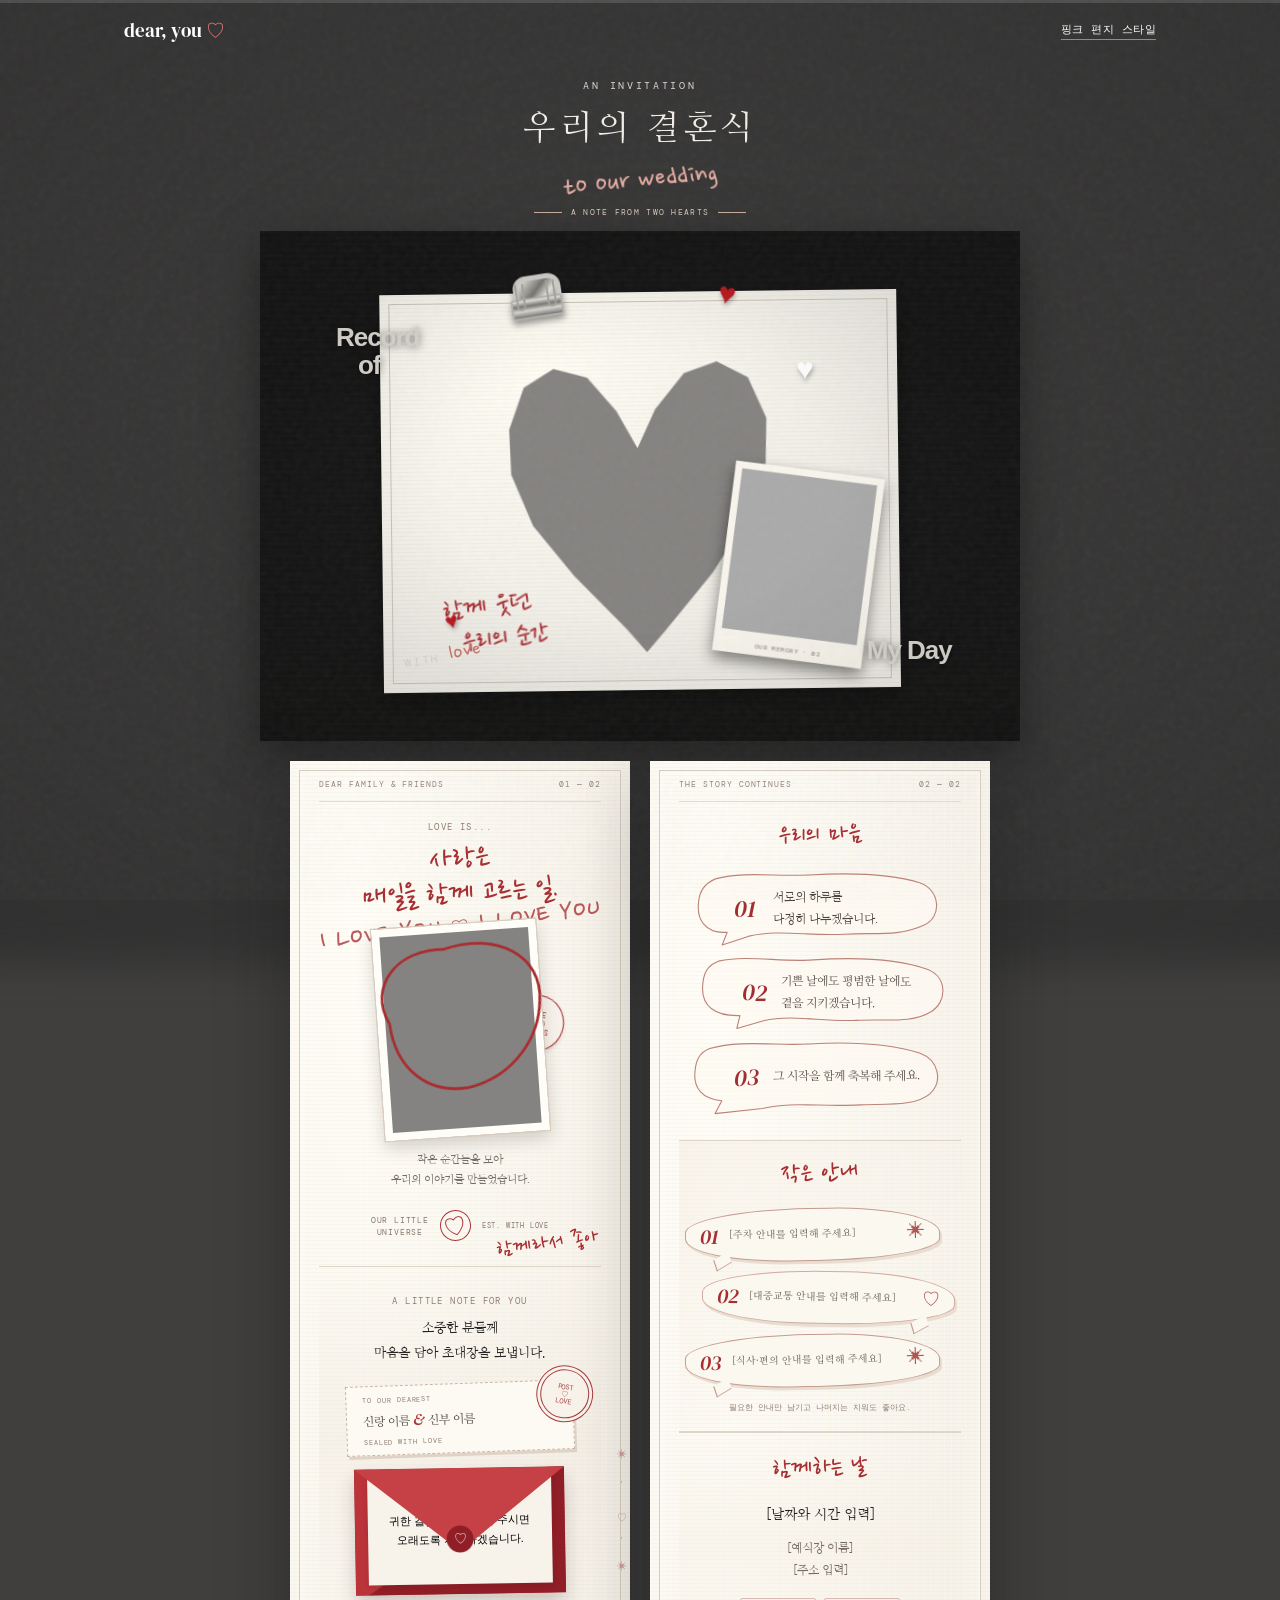
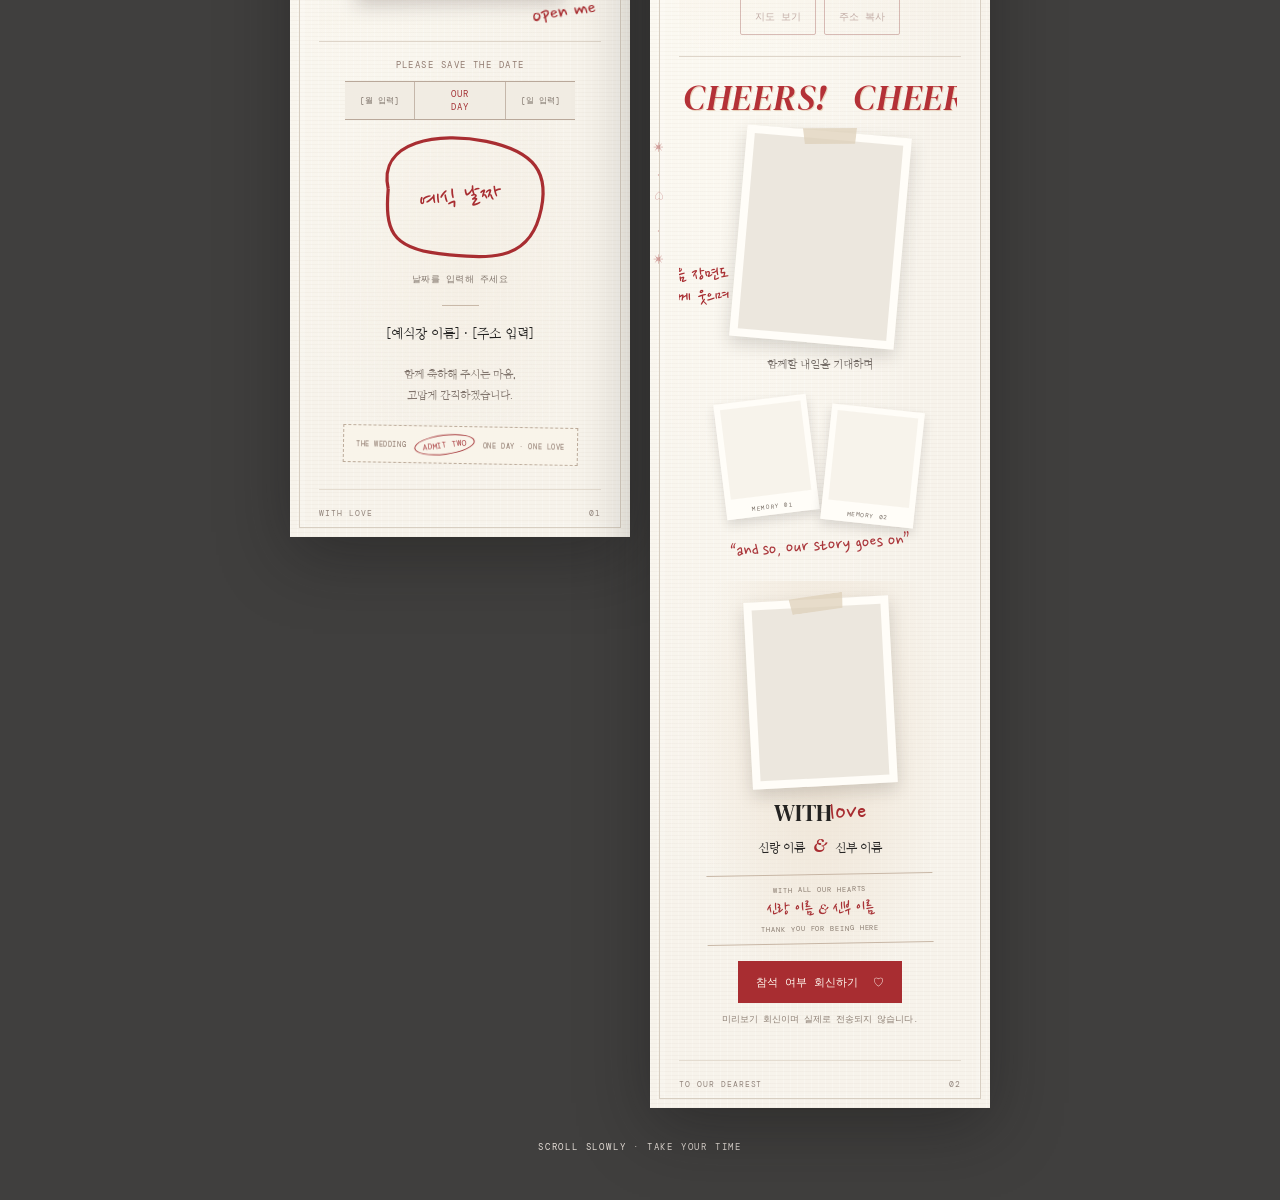
==== editorial.html @ 9deb5bf7 "Add wedding invitation pages" ====
<!doctype html>
<html lang="ko">
<head>
  <meta charset="utf-8">
  <meta name="viewport" content="width=device-width, initial-scale=1, viewport-fit=cover">
  <meta name="theme-color" content="#3f3e3d">
  <meta name="description" content="두 사람의 결혼식에 초대합니다.">
  <title>Our Wedding — Invitation</title>
  <link rel="preconnect" href="https://fonts.googleapis.com">
  <link rel="preconnect" href="https://fonts.gstatic.com" crossorigin>
  <link href="https://fonts.googleapis.com/css2?family=DM+Mono:wght@400;500&family=DM+Serif+Display:ital@0;1&family=Nanum+Myeongjo:wght@400;700;800&family=Nanum+Pen+Script&display=swap" rel="stylesheet">
  <link rel="stylesheet" href="editorial.css">
</head>
<body class="editorial-page">
  <div class="backdrop" aria-hidden="true"></div>
  <div class="grain" aria-hidden="true"></div>
  <div class="progress-line" aria-hidden="true"><span></span></div>
  <header class="editorial-nav">
    <a class="nav-mark" href="index.html">dear, you <span>♡</span></a>
    <a class="return-link" href="index.html">핑크 편지 스타일</a>
  </header>

  <main>
    <div class="masthead">
      <p>AN INVITATION</p>
      <h1>우리의 결혼식</h1>
      <span class="masthead-script">to our wedding</span>
      <span class="masthead-rule"><i></i> A NOTE FROM TWO HEARTS <i></i></span>
    </div>

    <section class="memory-poster" aria-label="두 사람의 사진으로 꾸민 종이 콜라주">
      <span class="poster-word poster-record">Record<br><i>of</i></span>
      <span class="poster-word poster-day">My Day</span>
      <div class="poster-paper">
        <span class="binder-clip" aria-hidden="true"><i></i><b></b></span>
        <span class="paper-heart heart-red" aria-hidden="true">♥</span>
        <span class="paper-heart heart-white" aria-hidden="true">♥</span>
        <button class="heart-photo photo-crop crop-0" type="button" data-photo="0" aria-label="하트 모양 사진 크게 보기"></button>
        <button class="instant-photo photo-crop crop-3" type="button" data-photo="3" aria-label="포토부스 사진 크게 보기"><span>OUR MEMORY · 02</span></button>
        <p class="poster-caption">함께 웃던<br><em>우리의 순간</em></p>
        <span class="paper-heart heart-small" aria-hidden="true">♥</span>
      </div>
      <span class="poster-signature">WITH <i>love</i></span>
    </section>

    <div class="sheets">
      <article class="sheet sheet-left">
        <div class="sheet-topline"><span>DEAR FAMILY & FRIENDS</span><span>01 — 02</span></div>
        <section class="cover-block reveal">
          <p class="micro-label">LOVE IS...</p>
          <h2 class="cover-script">사랑은<br>매일을 함께 고르는 일.</h2>
          <div class="love-wall" aria-hidden="true">I LOVE YOU <span>♡</span> I LOVE YOU</div>
          <div class="cover-photo photo-crop crop-0" role="img" aria-label="두 사람의 포토부스 사진"></div>
          <svg class="red-loop" viewBox="0 0 240 245" aria-hidden="true"><path d="M31 128C12 79 55 39 112 49c68-11 119 29 106 83-8 42-45 86-104 90C63 222 29 185 31 128Z"/></svg>
          <span class="photo-stamp">THE<br> TWO<br> OF US</span>
          <p class="caption">작은 순간들을 모아<br>우리의 이야기를 만들었습니다.</p>
          <span class="hand-note note-a">함께라서 좋아</span>
          <div class="cover-imprint"><span>OUR LITTLE<br>UNIVERSE</span><b>♡</b><span>EST. WITH LOVE</span></div>
        </section>

        <section class="letter-block reveal">
          <p class="micro-label">A LITTLE NOTE FOR YOU</p>
          <p class="letter-intro">소중한 분들께<br>마음을 담아 초대장을 보냅니다.</p>
          <div class="mail-slip"><span>TO OUR DEAREST</span><strong>신랑 이름 <i>&</i> 신부 이름</strong><small>SEALED WITH LOVE</small><b class="postmark">POST<br>♡<br>LOVE</b></div>
          <button class="mini-envelope" type="button" aria-expanded="false" aria-label="작은 편지 봉투 열기">
            <span class="mini-letter">귀한 걸음으로 함께해 주시면<br>오래도록 기억하겠습니다.</span>
            <span class="mini-flap"></span><span class="mini-seal">♡</span>
          </button>
          <span class="hand-note note-b">open me</span>
        </section>

        <section class="calendar-block reveal">
          <p class="micro-label">PLEASE SAVE THE DATE</p>
          <div class="calendar-strip"><span>[월 입력]</span><b>OUR<br>DAY</b><span>[일 입력]</span></div>
          <div class="date-stamp-wrap"><svg class="date-stamp" viewBox="0 0 190 130" aria-hidden="true"><path d="M28 61C18 16 76 8 119 17s61 28 49 70-48 39-93 34S25 98 28 61Z"/></svg><p class="date-placeholder">예식 날짜</p></div>
          <p class="date-helper">날짜를 입력해 주세요</p>
          <div class="calendar-rule"></div>
          <p class="venue-placeholder">[예식 장소와 주소를 입력해 주세요]</p>
          <p class="calendar-note">함께 축하해 주시는 마음,<br>고맙게 간직하겠습니다.</p>
          <div class="ceremony-ticket"><span>THE WEDDING</span><b>ADMIT TWO</b><span>ONE DAY · ONE LOVE</span></div>
        </section>
        <div class="sheet-footer"><span>WITH LOVE</span><span>01</span></div>
      </article>

      <article class="sheet sheet-right">
        <div class="sheet-topline"><span>THE STORY CONTINUES</span><span>02 — 02</span></div>
        <section class="story-block reveal">
          <p class="script-heading">우리의 마음</p>
          <div class="story-note"><span class="story-number">01</span><p>서로의 하루를<br>다정히 나누겠습니다.</p><svg viewBox="0 0 260 80" aria-hidden="true"><path d="M24 10C55 2 84 8 119 6c36-2 80-2 112 8 21 7 23 35 4 43-26 12-51 7-80 9-37 2-66-5-97 2L31 77l5-13C14 66 5 51 7 34c1-12 6-19 17-24Z"/></svg></div>
          <div class="story-note"><span class="story-number">02</span><p>기쁜 날에도 평범한 날에도<br>곁을 지키겠습니다.</p><svg viewBox="0 0 260 80" aria-hidden="true"><path d="M23 9c31-7 62 1 96-2 42-3 85-2 116 9 20 8 20 33 3 43-19 12-47 7-75 9-36 2-64-6-94 1L42 77l3-13C19 65 7 54 7 37 7 21 12 13 23 9Z"/></svg></div>
          <div class="story-note"><span class="story-number">03</span><p>그 시작을 함께 축복해 주세요.</p><svg viewBox="0 0 260 80" aria-hidden="true"><path d="M22 11c33-9 67-2 101-4 39-2 81 0 112 10 19 7 23 29 10 41-15 13-44 10-71 11-40 2-69-4-99 3L27 77l7-13C14 62 5 51 7 34 8 22 12 15 22 11Z"/></svg></div>
        </section>

        <section class="guest-notes reveal">
          <p class="script-heading">작은 안내</p>
          <div class="note-bubble"><b>01</b><span>[주차 안내를 입력해 주세요]</span><i>✳</i></div>
          <div class="note-bubble bubble-right"><b>02</b><span>[대중교통 안내를 입력해 주세요]</span><i>♡</i></div>
          <div class="note-bubble"><b>03</b><span>[식사·편의 안내를 입력해 주세요]</span><i>✳</i></div>
          <p class="bubble-footnote">필요한 안내만 남기고 나머지는 지워도 좋아요.</p>
        </section>

        <section class="details-block reveal">
          <p class="script-heading">함께하는 날</p>
          <p class="detail-date">[날짜와 시간 입력]</p>
          <p class="detail-place">[예식장 이름]<br>[주소 입력]</p>
          <div class="detail-actions"><a class="outline-button map-link" href="#" target="_blank" rel="noreferrer" aria-disabled="true">지도 보기</a><button class="outline-button copy-address" type="button" disabled>주소 복사</button></div>
        </section>

        <section class="cheers-block reveal">
          <div class="marquee" aria-hidden="true"><div class="marquee-track">CHEERS! &nbsp; CHEERS! &nbsp; CHEERS! &nbsp; CHEERS! &nbsp; CHEERS! &nbsp;</div></div>
          <button class="photo-tile photo-crop crop-3" type="button" data-photo="3" aria-label="사진 크게 보기"><span class="photo-tape"></span><span class="cheers-note">우리의 다음 장면도<br>함께 웃으며</span></button>
          <p class="caption">함께할 내일을 기대하며</p>
          <div class="snapshot-row"><button class="snapshot photo-crop crop-0" type="button" data-photo="0" aria-label="사진 크게 보기"><span>MEMORY 01</span></button><button class="snapshot tilt photo-crop crop-1" type="button" data-photo="1" aria-label="사진 크게 보기"><span>MEMORY 02</span></button></div>
          <p class="scribble-quote">“and so, our story goes on”</p>
        </section>

        <section class="portrait-block reveal">
          <button class="photo-tile portrait-photo photo-crop crop-2" type="button" data-photo="2" aria-label="사진 크게 보기"><span class="photo-tape"></span></button>
          <p class="with-love">WITH <em>love</em></p>
          <p class="names">신랑 이름 <i>&</i> 신부 이름</p>
          <div class="contact-card"><span>WITH ALL OUR HEARTS</span><i>신랑 이름 <b>&</b> 신부 이름</i><span>THANK YOU FOR BEING HERE</span></div>
          <button class="reply-button" type="button" id="rsvp-open">참석 여부 회신하기 <span>♡</span></button>
          <p class="demo-note">미리보기 회신이며 실제로 전송되지 않습니다.</p>
        </section>
        <div class="sheet-footer"><span>TO OUR DEAREST</span><span>02</span></div>
      </article>
    </div>

    <p class="bottom-note">SCROLL SLOWLY · TAKE YOUR TIME</p>
  </main>

  <dialog class="rsvp-dialog" aria-labelledby="rsvp-title">
    <form method="dialog" class="dialog-paper"><button class="dialog-close" aria-label="닫기">×</button><p class="micro-label">A LITTLE REPLY</p><h2 id="rsvp-title">참석 여부를 알려주세요</h2><label>성함<input name="guest" autocomplete="name" placeholder="이름을 입력해 주세요"></label><fieldset><legend>참석 여부</legend><label class="radio-label"><input type="radio" name="attending" value="참석" checked> 참석할게요</label><label class="radio-label"><input type="radio" name="attending" value="불참"> 마음만 함께할게요</label></fieldset><label>전하고 싶은 말<textarea name="note" rows="3" placeholder="축하 인사를 남겨주세요 (선택)"></textarea></label><button class="reply-button submit-button" value="submit">미리보기 회신 확인</button><p class="demo-note">작성한 내용은 저장되거나 전송되지 않습니다.</p></form>
  </dialog>
  <dialog class="lightbox" aria-label="사진 크게 보기"><button class="lightbox-close" aria-label="사진 닫기">×</button><div class="lightbox-photo photo-crop" aria-hidden="true"></div><p class="lightbox-caption"></p></dialog>
  <div class="toast" role="status" aria-live="polite"></div>
  <script src="editorial.js"></script>
</body>
</html>
---- editorial.css ----
:root{--ink:#242322;--red:#a82d31;--paper:#f7f3eb;--muted:#7f7771;--mono:"DM Mono",monospace;--serif:"Nanum Myeongjo",Georgia,serif;--script:"Nanum Pen Script","DM Serif Display",cursive;--display:"DM Serif Display",Georgia,serif}*{box-sizing:border-box}html{scroll-behavior:smooth}body{margin:0;min-height:100vh;background:#403f3e;color:var(--ink);font-family:var(--serif);font-size:15px;line-height:1.9;overflow-x:hidden}.backdrop{position:fixed;inset:-24px;z-index:0;background:linear-gradient(#34333277,#34333280),url("assets/couple-booth.png") center 35%/cover;filter:blur(18px) grayscale(.9);transform:scale(1.08)}.backdrop:after{content:"";position:absolute;inset:0;background:radial-gradient(ellipse at center,transparent 10%,#2d2c2caa 100%)}.grain{position:fixed;inset:0;z-index:20;pointer-events:none;opacity:.2;background-image:url("data:image/svg+xml,%3Csvg viewBox='0 0 180 180' xmlns='http://www.w3.org/2000/svg'%3E%3Cfilter id='n'%3E%3CfeTurbulence type='fractalNoise' baseFrequency='.72' numOctaves='3' stitchTiles='stitch'/%3E%3C/filter%3E%3Crect width='100%25' height='100%25' filter='url(%23n)' opacity='.23'/%3E%3C/svg%3E")}.progress-line{position:fixed;left:0;right:0;top:0;height:3px;z-index:30;background:#fff2}.progress-line span{display:block;width:0;height:100%;background:#bd4446;transform-origin:left}.editorial-nav{height:61px;max-width:1080px;margin:0 auto;padding:0 24px;display:flex;align-items:center;justify-content:space-between;color:#fff}.nav-mark,.return-link{text-decoration:none;color:#fff}.nav-mark{font:19px var(--display)}.nav-mark span{color:#df7773}.return-link{font:11px var(--mono);letter-spacing:.04em;border-bottom:1px solid #ffffff70;padding-bottom:2px}.masthead{text-align:center;color:#f2eee8;padding:18px 20px 27px}.masthead>p{font:10px var(--mono);letter-spacing:.27em;margin:0 0 5px;color:#ded8d2}.masthead h1{font-size:clamp(23px,4vw,34px);font-weight:400;letter-spacing:.14em;margin:0;animation:title-in .8s both}.masthead-script{display:inline-block;font:30px var(--script);color:#e3aaa1;transform:rotate(-5deg);animation:script-in .9s .25s both}.sheets{display:grid;grid-template-columns:repeat(2,minmax(0,340px));gap:34px;justify-content:center;align-items:start;padding:0 20px 32px}.sheet{position:relative;overflow:hidden;background-color:var(--paper);background-image:repeating-linear-gradient(0deg,rgba(119,93,74,.026) 0 1px,transparent 1px 5px),radial-gradient(ellipse at 20% 10%,#fffdf6 0,transparent 65%);padding:22px 29px 26px;box-shadow:0 18px 65px #15141366;min-height:1200px}.sheet:before{content:"";position:absolute;inset:10px;border:1px solid #d7cec1;pointer-events:none}.sheet-left{animation:sheet-in .85s cubic-bezier(.2,.75,.25,1) both}.sheet-right{animation:sheet-in .85s .18s cubic-bezier(.2,.75,.25,1) both}.sheet-topline,.sheet-footer{display:flex;justify-content:space-between;color:#92857c;font:8px var(--mono);letter-spacing:.12em;position:relative;z-index:1}.sheet-topline{padding-bottom:19px;border-bottom:1px solid #e4dcd0}.cover-block{text-align:center;padding:28px 7px 44px;position:relative}.micro-label{color:#917b70;font:9px var(--mono);letter-spacing:.16em;margin:0 0 10px}.cover-script{font:29px/1.05 var(--script);color:var(--red);font-weight:400;transform:rotate(-3deg);margin:0 0 12px}.photo-crop{background-image:url("assets/couple-booth.png");background-repeat:no-repeat;background-size:220% 241%;background-color:#858381;background-blend-mode:luminosity}.crop-0{background-position:7% 11%}.crop-1{background-position:93% 11%}.crop-2{background-position:7% 91%}.crop-3{background-position:93% 91%}.cover-photo{width:150px;aspect-ratio:4/5.15;margin:0 auto 13px;border:6px solid #fffdf8;box-shadow:0 5px 12px #34302b28;transform:rotate(-4deg);animation:photo-float 5s ease-in-out infinite}.red-loop{position:absolute;width:180px;height:185px;top:97px;left:50%;transform:translateX(-50%) rotate(-10deg);pointer-events:none}.red-loop path{fill:none;stroke:#a82d31;stroke-width:3.4;stroke-linecap:round;stroke-dasharray:600;stroke-dashoffset:600;animation:draw-line 1.5s 1.2s ease forwards}.photo-stamp{position:absolute;right:23px;top:188px;width:48px;height:51px;border:1px solid var(--red);border-radius:50%;display:grid;place-items:center;color:var(--red);font:8px/1.1 var(--mono);transform:rotate(11deg);background:#f7f3ebd9;animation:stamp-pop .6s 1s cubic-bezier(.2,1.7,.4,1) both}.caption{text-align:center;font-size:11px;color:#766e68;line-height:1.8;margin:11px 0 0}.hand-note{position:absolute;font:22px var(--script);color:var(--red);transform:rotate(-8deg)}.note-a{right:8px;bottom:16px}.letter-block{position:relative;text-align:center;padding:25px 6px 39px;border-top:1px solid #ded5c9}.letter-intro{font-size:13px;line-height:1.9;margin:0 0 16px}.mini-envelope{width:186px;height:111px;margin:auto;position:relative;display:block;border:0;background:#a72b31;box-shadow:0 9px 15px #29161624;cursor:pointer;overflow:visible}.mini-envelope:before{content:"";position:absolute;inset:0;background:linear-gradient(145deg,transparent 49%,#8f1e26 50%),linear-gradient(215deg,transparent 49%,#bb343a 50%);clip-path:polygon(0 0,100% 0,100% 100%,0 100%)}.mini-letter{position:absolute;z-index:1;inset:8px 13px 10px;background:#f7f3eb;display:grid;place-items:center;font-size:10px;line-height:1.7;transition:transform .75s cubic-bezier(.2,.75,.2,1);box-shadow:0 1px 5px #321a1825}.mini-flap{position:absolute;z-index:3;inset:0;background:#c54146;clip-path:polygon(0 0,100% 0,50% 66%);transform-origin:top;transition:transform .7s cubic-bezier(.2,.75,.2,1)}.mini-seal{position:absolute;z-index:4;left:50%;top:56%;transform:translate(-50%,-50%);width:27px;height:27px;border-radius:50%;display:grid;place-items:center;color:#f8ded3;background:#8f1e26;font-size:13px;transition:opacity .3s}.mini-envelope.is-open .mini-flap{transform:rotateX(180deg);z-index:0}.mini-envelope.is-open .mini-letter{transform:translateY(-42px)}.mini-envelope.is-open .mini-seal{opacity:0}.note-b{right:11px;bottom:15px}.calendar-block{text-align:center;padding:26px 8px 34px;border-top:1px solid #ded5c9;position:relative}.date-stamp-wrap{position:relative;width:190px;margin:1px auto 0}.date-placeholder{font:23px var(--script);color:var(--red);margin:0;position:absolute;inset:50% auto auto 50%;transform:translate(-50%,-50%) rotate(-6deg);white-space:nowrap}.date-stamp{width:100%;overflow:visible}.date-stamp path{fill:none;stroke:#a82d31;stroke-width:3;stroke-dasharray:510;stroke-dashoffset:510;animation:draw-line 1.6s .5s ease forwards}.date-helper{font-size:11px;color:#82766d;margin:-3px 0 0}.calendar-rule{width:37px;border-top:1px solid #c9b9a9;margin:20px auto}.venue-placeholder{font-size:13px;line-height:1.8;margin:0 auto;max-width:210px}.calendar-note{margin-top:19px;font-size:11px;color:#81756d;line-height:1.9}.sheet-footer{padding-top:18px;border-top:1px solid #e4dcd0}.story-block{padding:25px 5px 32px}.script-heading{font:28px var(--script);text-align:center;color:var(--red);margin:0 0 15px;transform:rotate(-2deg)}.story-note{position:relative;min-height:91px;padding:13px 19px 15px 44px;margin:0 0 8px}.story-number{position:absolute;left:3px;top:9px;font:italic 22px var(--display);color:var(--red)}.story-note p{font-size:12px;line-height:1.8;margin:0;position:relative;z-index:1}.story-note svg{position:absolute;inset:0;width:100%;height:100%;overflow:visible}.story-note svg path{fill:none;stroke:#b97a72;stroke-width:1.5;stroke-dasharray:600;stroke-dashoffset:600;stroke-linecap:round;transition:stroke-dashoffset 1.4s ease}.story-block.visible .story-note:nth-of-type(1) svg path{transition-delay:.1s}.story-block.visible .story-note:nth-of-type(2) svg path{transition-delay:.3s}.story-block.visible .story-note:nth-of-type(3) svg path{transition-delay:.5s}.story-block.visible .story-note svg path{stroke-dashoffset:0}.details-block{text-align:center;padding:28px 8px 33px;border-top:1px solid #ded5c9;border-bottom:1px solid #ded5c9}.detail-date{font-size:14px;margin:11px 0 8px}.detail-place{font-size:12px;line-height:1.9;color:#756b64;margin:0}.detail-actions{display:flex;gap:8px;justify-content:center;margin-top:16px}.outline-button{min-height:37px;padding:0 14px;border:1px solid #a96a65;border-radius:2px;background:transparent;color:#784a47;text-decoration:none;display:inline-grid;place-items:center;font:10px var(--mono);cursor:pointer}.outline-button:disabled,.outline-button[aria-disabled=true]{opacity:.42;cursor:not-allowed;pointer-events:none}.cheers-block{position:relative;padding:29px 4px 35px;overflow:hidden}.marquee{overflow:hidden;white-space:nowrap;color:#b43137;font:italic 31px var(--display);line-height:1.2}.marquee-track{width:max-content;animation:marquee 13s linear infinite}.photo-tile{display:block;position:relative;width:157px;aspect-ratio:4/5.15;margin:12px auto 0;border:8px solid #fffdf8;background-color:#ece7de;box-shadow:0 7px 17px #3028252c;cursor:zoom-in;transition:transform .45s ease,box-shadow .45s;transform:rotate(4deg)}.photo-tile:hover{transform:rotate(0) scale(1.035);box-shadow:0 12px 25px #30282538}.photo-tape{position:absolute;z-index:2;top:-12px;left:50%;width:54px;height:17px;transform:translateX(-50%) rotate(-4deg);background:#ded0b9b8;clip-path:polygon(0 7%,100% 0,97% 93%,4% 100%)}.cheers-note{position:absolute;left:-12px;bottom:11px;transform:translateX(-100%) rotate(-8deg);width:112px;text-align:right;color:var(--red);font:20px/1.15 var(--script)}.portrait-block{text-align:center;padding:24px 8px 32px}.portrait-photo{width:132px;margin:0 auto 4px;transform:rotate(-3deg)}.with-love{font:23px var(--display);margin:10px 0 0}.with-love em{font:27px var(--script);color:var(--red);margin-left:-8px}.names{font-size:12px;margin:2px 0 13px}.names i{font:italic 19px var(--display);color:var(--red);padding:0 5px}.reply-button{min-height:42px;padding:0 17px;border:1px solid var(--red);background:var(--red);color:#fff8ef;font:11px var(--mono);cursor:pointer;transition:transform .2s,background .2s}.reply-button:hover{transform:translateY(-2px);background:#862127}.reply-button span{padding-left:8px}.demo-note{font:9px var(--mono);color:#8e8075;margin:10px 0}.sheet-right .sheet-footer{margin-top:3px}.bottom-note{text-align:center;color:#e5ded7;font:9px var(--mono);letter-spacing:.2em;padding:2px 20px 38px}.reveal{opacity:0;transform:translateY(18px);transition:opacity .7s ease,transform .8s cubic-bezier(.2,.75,.25,1)}.reveal.visible{opacity:1;transform:none}.rsvp-dialog,.lightbox{border:0;padding:0;background:transparent;max-width:min(92vw,430px);width:100%;overflow:visible}.rsvp-dialog::backdrop,.lightbox::backdrop{background:#171615ad;backdrop-filter:blur(6px)}.dialog-paper{background-color:var(--paper);background-image:repeating-linear-gradient(0deg,rgba(119,93,74,.03) 0 1px,transparent 1px 5px);padding:32px 27px 23px;position:relative;box-shadow:0 18px 50px #1118}.dialog-paper>.micro-label,.dialog-paper h2{text-align:center}.dialog-paper h2{font-weight:400;font-size:21px;margin:0 0 20px}.dialog-paper>label{display:block;font-size:12px;margin:13px 0;color:#675d55}.dialog-paper input:not([type=radio]),.dialog-paper textarea{display:block;width:100%;margin-top:6px;padding:10px;border:1px solid #d8cec2;background:#fffdf8;font:12px var(--serif)}.dialog-paper fieldset{border:0;padding:0;margin:13px 0}.dialog-paper legend{font-size:12px}.radio-label{font-size:11px;margin-right:8px;white-space:nowrap}.radio-label input{accent-color:var(--red)}.submit-button{width:100%}.dialog-close,.lightbox-close{position:absolute;right:10px;top:4px;border:0;background:none;color:#6e6259;font-size:27px;cursor:pointer}.lightbox{color:#fff;text-align:center;max-width:min(86vw,460px)}.lightbox-close{color:#fff;right:-5px;top:-42px}.lightbox-photo{aspect-ratio:4/5.15;border:8px solid #fffdf8;box-shadow:0 12px 45px #0008}.lightbox-caption{font:italic 17px var(--display)}.toast{position:fixed;z-index:35;bottom:22px;left:50%;transform:translate(-50%,10px);padding:9px 14px;border:1px solid #e3d5c5;background:#282625;color:#fff7ee;font:11px var(--mono);opacity:0;pointer-events:none;transition:.25s}.toast.show{opacity:1;transform:translate(-50%,0)}
@keyframes sheet-in{from{opacity:0;transform:translateY(-24px) rotate(-.8deg)}to{opacity:1;transform:none}}@keyframes title-in{from{opacity:0;letter-spacing:.4em;transform:translateY(10px)}to{opacity:1;letter-spacing:.14em;transform:none}}@keyframes script-in{from{opacity:0;transform:translateY(12px) rotate(-8deg)}to{opacity:1;transform:rotate(-5deg)}}@keyframes photo-float{0%,100%{transform:rotate(-4deg) translateY(0)}50%{transform:rotate(-2deg) translateY(-5px)}}@keyframes stamp-pop{from{opacity:0;transform:rotate(25deg) scale(1.7)}to{opacity:1;transform:rotate(11deg) scale(1)}}@keyframes marquee{to{transform:translateX(-50%)}}@keyframes draw-line{to{stroke-dashoffset:0}}
@media(max-width:760px){.editorial-nav{height:54px;padding:0 18px}.masthead{padding:14px 15px 23px}.masthead h1{font-size:25px}.sheets{grid-template-columns:minmax(0,390px);gap:22px;padding:0 15px 25px}.sheet{min-height:0;padding:20px 26px 24px}.sheet-left{min-height:1050px}.sheet-right{min-height:1050px}.cover-block{padding-top:26px}.cover-photo{width:158px}.red-loop{top:99px}.photo-stamp{right:16%;top:194px}.calendar-block{padding-bottom:30px}.story-block{padding-top:22px}.cheers-block{padding-top:24px}.bottom-note{padding-bottom:27px}}
@media(max-width:370px){.sheets{padding-left:10px;padding-right:10px}.sheet{padding-left:20px;padding-right:20px}.sheet-left,.sheet-right{min-height:0}.photo-stamp{right:12%}.photo-tile{width:145px}}
@media(prefers-reduced-motion:reduce){*,*::before,*::after{scroll-behavior:auto!important;animation-duration:.01ms!important;animation-iteration-count:1!important;transition-duration:.01ms!important}.reveal{opacity:1;transform:none}.story-note svg path,.red-loop path,.date-stamp path{stroke-dashoffset:0}}

.editorial-nav,.masthead,main{position:relative;z-index:1}

/* Richer print-shop details: ink, postal marks, tickets, and hand-written notes */
.masthead-rule{display:flex;align-items:center;justify-content:center;gap:12px;margin:10px auto 0;color:#d9c9be;font:8px var(--mono);letter-spacing:.17em}.masthead-rule i{width:27px;border-top:1px solid #c7aaa0}
.sheet{background-image:repeating-linear-gradient(0deg,rgba(119,93,74,.035) 0 1px,transparent 1px 4px),repeating-linear-gradient(90deg,rgba(255,255,255,.22) 0 1px,transparent 1px 7px),radial-gradient(ellipse at 20% 10%,#fffdf6 0,transparent 65%)}
.sheet:before{inset:9px;border:1px solid #d7cec1;box-shadow:inset 0 0 0 4px rgba(255,255,255,.16)}
.sheet:after{content:"✳  ·  ♡  ·  ✳";position:absolute;top:50%;right:2px;writing-mode:vertical-rl;color:#bd716e;font:10px var(--mono);letter-spacing:.7em;opacity:.65;pointer-events:none}
.sheet-right:after{right:auto;left:2px;transform:rotate(180deg)}
.cover-block{padding-top:26px;padding-bottom:45px}
.cover-script{font-size:33px;position:relative;z-index:1;text-shadow:0 1px #fffaf0}
.love-wall{position:absolute;z-index:0;top:105px;left:-12px;right:-12px;color:#a82d31;font:31px/1.25 var(--script);letter-spacing:.01em;white-space:nowrap;transform:rotate(-7deg);opacity:.77;animation:wall-sway 6s ease-in-out infinite}
.love-wall span{font-size:20px}
.cover-photo{position:relative;z-index:1;width:165px;border:8px solid #fffdf8;outline:1px solid #d9cabb;box-shadow:0 7px 17px #34302b35;transform:rotate(-4deg)}
.red-loop{z-index:2;width:195px;height:200px;top:105px}
.photo-stamp{right:13%;top:193px;width:53px;height:56px;box-shadow:0 2px 4px #4b282326}
.cover-imprint{display:flex;align-items:center;justify-content:center;gap:11px;margin:21px auto 0;color:#86756c;font:8px/1.5 var(--mono);letter-spacing:.1em}
.cover-imprint b{color:#ad3439;font:23px var(--script);border:1px solid #ad3439;border-radius:50%;width:31px;height:31px;display:grid;place-items:center;transform:rotate(-14deg)}
.cover-imprint span:last-child{font-size:7px}
.note-a{right:2px;bottom:7px;font-size:24px}
.letter-block{padding-top:28px;padding-bottom:47px;background:linear-gradient(180deg,transparent,#f0e9df70 45%,transparent)}
.mail-slip{position:relative;width:min(100%,228px);margin:0 auto 16px;padding:9px 16px 8px;text-align:left;border:1px dashed #c9b6a5;background:#fdfaf3;box-shadow:2px 3px 0 #dfd3c5;transform:rotate(-2deg)}
.mail-slip>span,.mail-slip>small{display:block;color:#8c7a6f;font:7px var(--mono);letter-spacing:.13em}.mail-slip strong{display:block;margin:4px 0;color:#433a35;font-size:12px;font-weight:400}.mail-slip strong i{color:#ae3439;font:italic 16px var(--display)}
.postmark{position:absolute;right:-17px;top:-11px;width:49px;height:49px;border:1px solid #a83c3f;border-radius:50%;display:grid;place-items:center;text-align:center;color:#a83c3f;background:#f7f3eb;font:7px/1 var(--mono);transform:rotate(11deg);box-shadow:0 0 0 3px #f7f3eb,0 0 0 4px #a83c3f}
.mini-envelope{width:210px;height:126px;box-shadow:0 10px 19px #29161635;transform:rotate(-1deg);transition:transform .35s ease}
.mini-envelope:hover{transform:rotate(1deg) translateY(-3px)}
.mini-letter{font-size:11px}
.note-b{right:5px;bottom:13px;font-size:23px}
.calendar-block{padding-top:28px;padding-bottom:38px;background:radial-gradient(ellipse at center,#f1e8da55,transparent 68%)}
.calendar-strip{display:grid;grid-template-columns:1fr 1.35fr 1fr;align-items:center;max-width:230px;margin:9px auto 3px;border-top:1px solid #b9a89a;border-bottom:1px solid #b9a89a;background:#f1ece3}
.calendar-strip span{padding:8px 3px;font:8px var(--mono);color:#796e65}
.calendar-strip b{padding:6px 2px;border-left:1px solid #c5b7aa;border-right:1px solid #c5b7aa;font:9px/1.35 var(--mono);letter-spacing:.12em;color:#a43236}
.date-stamp-wrap{width:205px;margin-top:0}
.date-placeholder{font-size:27px}
.date-helper{font-family:var(--mono);font-size:9px;letter-spacing:.06em}
.calendar-rule{margin:17px auto}
.ceremony-ticket{width:min(100%,235px);margin:19px auto 0;padding:8px 12px;border:1px dashed #bbaa99;display:flex;align-items:center;justify-content:space-between;color:#8d776b;background:#f9f4ea;transform:rotate(1deg)}
.ceremony-ticket span{font:7px var(--mono);letter-spacing:.08em}.ceremony-ticket b{padding:4px 7px;border:1px solid #a83c3f;border-radius:50%;color:#a83c3f;font:8px var(--mono);transform:rotate(-8deg)}
.story-block{padding-bottom:25px}
.story-note{min-height:96px;margin:0 0 10px;padding:13px 17px 14px 47px;border:1px solid #c8978c;border-radius:46% 52% 43% 50%/34% 42% 37% 45%;background:rgba(255,252,246,.4)}
.story-note:nth-of-type(2){margin-left:12px;transform:rotate(1.2deg)}.story-note:nth-of-type(3){margin-right:8px;transform:rotate(-1deg)}.story-note:nth-of-type(4){margin-left:6px}
.story-number{left:13px;top:13px;color:#a12e33;font-size:24px}.story-note p{font-size:12px}
.guest-notes{padding:24px 6px 27px;border-top:1px solid #ded5c9;border-bottom:1px solid #ded5c9;background:linear-gradient(135deg,#f2e9df7a,transparent 60%)}
.guest-notes .script-heading{margin-bottom:16px}
.note-bubble{position:relative;min-height:53px;display:flex;align-items:center;gap:10px;margin:8px 15px 10px 0;padding:8px 14px;border:1px solid #c59c91;border-radius:49% 43% 48% 41%/43% 50% 39% 45%;background:#fbf8f0;box-shadow:2px 3px 0 #e8ddd0;transform:rotate(-1deg)}
.note-bubble:after{content:"";position:absolute;left:29px;bottom:-7px;width:13px;height:13px;background:#fbf8f0;border-left:1px solid #c59c91;border-bottom:1px solid #c59c91;transform:skew(-25deg) rotate(-38deg)}
.note-bubble b{color:#a82d31;font:italic 21px var(--display)}.note-bubble span{font-size:10px;color:#5e544e;line-height:1.5}.note-bubble i{margin-left:auto;color:#af5552;font:18px var(--script)}
.note-bubble.bubble-right{margin-right:0;margin-left:17px;transform:rotate(1deg);border-color:#d1aaa0}
.note-bubble.bubble-right:after{left:auto;right:27px}
.bubble-footnote{text-align:center;color:#8c7b71;font:8px var(--mono);margin:15px 0 0}
.details-block{padding-top:27px;padding-bottom:29px;background:linear-gradient(180deg,transparent,#f4ecdf55,transparent)}
.cheers-block{padding-top:31px;padding-bottom:41px}
.marquee{font-size:36px;letter-spacing:.02em;text-shadow:1px 1px #e9d3bd}
.cheers-block .photo-tile{width:165px;transform:rotate(5deg)}
.snapshot-row{display:flex;justify-content:center;gap:14px;margin:24px auto 6px;max-width:245px}
.snapshot{position:relative;width:93px;aspect-ratio:4/5;padding:0 0 17px;border:6px solid #fffdf8;border-bottom-width:20px;background-color:#f7f3eb;box-shadow:0 5px 11px #30282527;cursor:zoom-in;transform:rotate(-7deg);transition:transform .35s}
.snapshot span{position:absolute;left:0;right:0;bottom:-16px;text-align:center;color:#776d64;font:6px var(--mono);letter-spacing:.1em}
.snapshot.tilt{transform:rotate(6deg) translateY(9px)}.snapshot:hover,.snapshot.tilt:hover{transform:rotate(0) translateY(-3px)}
.scribble-quote{text-align:center;color:#aa363b;font:19px var(--script);transform:rotate(-4deg);margin:20px 0 0}
.portrait-block{padding-top:28px;background:radial-gradient(ellipse at 50% 33%,#eee3d4,transparent 63%)}
.portrait-photo{width:145px}
.contact-card{width:min(100%,226px);margin:15px auto 17px;padding:10px 12px;border-top:1px solid #c8b7a6;border-bottom:1px solid #c8b7a6;display:flex;flex-direction:column;gap:3px;color:#86786c;transform:rotate(-1deg)}
.contact-card span{font:7px var(--mono);letter-spacing:.13em}.contact-card i{font:19px var(--script);color:#a83236}.contact-card i b{font:italic 14px var(--display)}
.sheet-footer{margin-top:10px}
@keyframes wall-sway{0%,100%{transform:rotate(-7deg) translateX(-3px)}50%{transform:rotate(-5deg) translateX(4px)}}
@media(max-width:760px){.sheet:after{right:3px;opacity:.48}.sheet-right:after{right:auto;left:3px}.love-wall{font-size:28px;top:108px}.cover-photo{width:162px}.red-loop{top:105px;width:190px}.photo-stamp{right:14%;top:195px}.mini-envelope{width:min(76vw,220px)}.calendar-strip{max-width:245px}.note-bubble{min-height:57px}.cheers-block .photo-tile{width:161px}}
/* 2026 refresh: fuller scrapbook composition, compact paper layout, clean story bubbles */
.masthead{padding-bottom:14px}
.masthead-rule{display:flex;align-items:center;justify-content:center;gap:9px;margin:7px auto 0;color:#d6c7ba;font:8px var(--mono);letter-spacing:.16em}
.masthead-rule i{display:block;width:28px;height:1px;background:#c7b2a4}
.memory-poster{position:relative;isolation:isolate;width:min(calc(100% - 34px),760px);height:clamp(350px,54vw,510px);margin:0 auto 20px;overflow:hidden;background:#171716;box-shadow:0 16px 42px #1118;animation:poster-in .9s cubic-bezier(.2,.75,.25,1) both}
.memory-poster:before{content:"";position:absolute;inset:-14px;z-index:-2;background:linear-gradient(#161615a8,#161615b0),url("assets/couple-booth.png") center 39%/cover;filter:grayscale(1) blur(8px);transform:scale(1.06)}
.memory-poster:after{content:"";position:absolute;inset:0;z-index:5;pointer-events:none;opacity:.17;background-image:repeating-linear-gradient(0deg,transparent 0 4px,#fff2 5px,transparent 6px),radial-gradient(ellipse at center,transparent 36%,#0009 100%)}
.poster-paper{position:absolute;left:50%;top:51%;width:68%;height:78%;transform:translate(-50%,-50%) rotate(-.7deg);background-color:#eeece5;background-image:repeating-linear-gradient(0deg,rgba(103,88,76,.045) 0 1px,transparent 1px 4px),radial-gradient(ellipse at 30% 20%,#fffdf4 0,transparent 70%);box-shadow:0 8px 22px #0006;animation:paper-drop .9s .12s both}
.poster-paper:before{content:"";position:absolute;inset:9px;border:1px solid #c9c3b8;pointer-events:none}
.poster-word{position:absolute;z-index:2;color:#d9d6cf;font:600 clamp(16px,3vw,26px)/1.1 Arial,sans-serif;text-shadow:0 1px 8px #0008;letter-spacing:-.04em}
.poster-record{left:10%;top:18%}.poster-record i{display:inline-block;margin-left:22px;font-style:normal}.poster-day{right:9%;bottom:15%}
.poster-signature{position:absolute;z-index:3;left:19%;bottom:14%;color:#d9d4ca;font:11px var(--mono);letter-spacing:.16em;transform:rotate(-7deg)}.poster-signature i{color:#cc7770;font:24px var(--script);letter-spacing:0}
.binder-clip{position:absolute;z-index:4;left:24%;top:-18px;width:60px;height:48px;transform:rotate(-8deg);filter:drop-shadow(0 4px 3px #0006);animation:clip-swing 4.5s ease-in-out infinite}
.binder-clip:before{content:"";position:absolute;left:11px;top:0;width:38px;height:29px;border:5px solid #d1d0cb;border-bottom-width:8px;border-radius:13px 13px 5px 5px;background:linear-gradient(135deg,#f7f5ef,#777773 42%,#e8e6df 65%,#777);}
.binder-clip:after{content:"";position:absolute;left:7px;top:22px;width:48px;height:17px;border:2px solid #b7b5b0;border-radius:3px;background:linear-gradient(#f4f2ec,#777773 35%,#dedbd4 62%,#777);}
.binder-clip i,.binder-clip b{position:absolute;z-index:1;top:7px;width:9px;height:27px;border:2px solid #a8a6a0;border-top:0;border-radius:0 0 7px 7px}.binder-clip i{left:13px}.binder-clip b{right:7px}
.heart-photo{position:absolute;z-index:2;left:15%;top:17%;width:59%;height:69%;padding:0;border:0;cursor:zoom-in;clip-path:polygon(50% 96%,43% 89%,25% 73%,11% 58%,4% 43%,4% 30%,10% 18%,21% 13%,33% 16%,43% 26%,50% 37%,57% 26%,68% 16%,80% 13%,91% 18%,97% 30%,96% 43%,89% 58%,75% 74%,57% 90%);filter:drop-shadow(0 3px 2px #554f49);transform:rotate(-2deg);animation:heart-arrive .9s .45s both,heart-drift 6s 1.4s ease-in-out infinite}
.instant-photo{position:absolute;z-index:4;right:5%;bottom:7%;width:29%;aspect-ratio:4/5.1;padding:0 0 19px;border:7px solid #f8f5ed;border-bottom-width:23px;background-color:#aaa;background-size:210% 230%;box-shadow:0 7px 14px #0007;transform:rotate(8deg);cursor:zoom-in;animation:polaroid-in .8s .65s both;transition:transform .35s}
.instant-photo:hover{transform:rotate(2deg) translateY(-5px)}.instant-photo span{position:absolute;left:0;right:0;bottom:-18px;text-align:center;color:#766e65;font:6px var(--mono);letter-spacing:.07em}
.poster-caption{position:absolute;z-index:3;left:12%;bottom:9%;margin:0;color:#a72d32;font:clamp(19px,4vw,31px)/1.05 var(--script);transform:rotate(-7deg);text-shadow:0 1px #fff9;animation:caption-in .65s .8s both}.poster-caption em{font-style:normal;margin-left:15px}
.paper-heart{position:absolute;z-index:4;font:30px/1 Arial;filter:drop-shadow(1px 3px 2px #0004);animation:sticker-pop .6s both,sticker-bob 4s 1s ease-in-out infinite}.heart-red{right:31%;top:-12px;color:#b8191e;transform:rotate(12deg)}.heart-white{right:16%;top:16%;color:#fff}.heart-small{left:12%;bottom:15%;color:#b8191e;font-size:22px;transform:rotate(-14deg)}
@keyframes poster-in{from{opacity:0;transform:translateY(14px)}to{opacity:1;transform:none}}
@keyframes paper-drop{from{opacity:0;transform:translate(-50%,-45%) rotate(2deg)}to{opacity:1;transform:translate(-50%,-50%) rotate(-.7deg)}}
@keyframes heart-arrive{from{opacity:0;transform:scale(.88) rotate(-6deg)}to{opacity:1;transform:scale(1) rotate(-2deg)}}
@keyframes heart-drift{0%,100%{transform:rotate(-2deg) translateY(0)}50%{transform:rotate(-1deg) translateY(-3px)}}
@keyframes polaroid-in{from{opacity:0;transform:translate(15px,12px) rotate(15deg)}to{opacity:1;transform:rotate(8deg)}}
@keyframes caption-in{from{opacity:0;transform:translateY(8px) rotate(-7deg)}to{opacity:1;transform:rotate(-7deg)}}
@keyframes sticker-pop{0%{opacity:0;scale:.5}75%{scale:1.14}100%{opacity:1;scale:1}}
@keyframes sticker-bob{0%,100%{translate:0 0}50%{translate:0 -3px}}
@keyframes clip-swing{0%,100%{rotate:-1deg}50%{rotate:2deg}}

/* Match the reference's hand-drawn numbered bubbles: one enclosing outline, text on top. */
.story-block{padding:17px 4px 19px}
.story-note{position:relative;display:flex;align-items:center;min-height:79px;margin:0 0 5px;padding:11px 13px 11px 51px;border:0;border-radius:0;background:transparent;isolation:isolate}
.story-note:nth-of-type(2){margin-left:8px;transform:rotate(.4deg)}.story-note:nth-of-type(3){margin-right:7px;transform:rotate(-.35deg)}.story-note:nth-of-type(4){margin-left:4px}
.story-note svg{position:absolute;z-index:-1;inset:0;width:100%;height:100%;overflow:visible;pointer-events:none}
.story-note svg path{fill:#fffaf3a8;stroke:#bd8277;stroke-width:1.1;stroke-linecap:round;stroke-linejoin:round;vector-effect:non-scaling-stroke;stroke-dasharray:650;stroke-dashoffset:650;animation:bubble-draw 1.25s ease forwards}
.story-note:nth-of-type(3) svg path{animation-delay:.18s}.story-note:nth-of-type(4) svg path{animation-delay:.36s}
.story-number{position:relative;left:auto;top:auto;flex:0 0 39px;color:#a12e33;font:italic 24px var(--display);line-height:1}
.story-note p{position:relative;margin:0;color:#4c443d;font:12px/1.8 var(--serif);text-align:left;overflow-wrap:anywhere}
@keyframes bubble-draw{to{stroke-dashoffset:0}}
/* Remove artificial minimum heights and tighten section rhythm so the invite feels complete. */
.sheet,.sheet-left,.sheet-right{min-height:0}
.sheets{gap:20px;padding-bottom:22px}
.sheet{padding-top:18px;padding-bottom:19px}
.cover-block{padding-top:19px;padding-bottom:25px}
.calendar-block{padding-top:17px;padding-bottom:20px}
.guest-notes{padding-top:16px;padding-bottom:18px}
.details-block{padding-top:19px;padding-bottom:21px}
.cheers-block{padding-top:19px;padding-bottom:22px}
.portrait-block{padding-top:18px;padding-bottom:21px}
.sheet-topline{padding-bottom:12px}
.sheet-footer{margin-top:5px}
@media(max-width:760px){
  .masthead{padding:11px 14px 12px}.masthead-script{font-size:27px}.masthead-rule{font-size:7px;gap:7px}
  .memory-poster{width:calc(100% - 26px);height:clamp(355px,110vw,475px);margin-bottom:14px}
  .poster-paper{width:73%;height:79%;top:51%}.poster-record{left:7%;top:14%}.poster-day{right:6%;bottom:11%}.poster-signature{left:12%;bottom:11%;font-size:9px}
  .binder-clip{left:22%;top:-18px;scale:.9}.heart-photo{left:13%;top:17%;width:65%;height:69%}.instant-photo{right:3%;bottom:6%;width:31%;border-width:5px;border-bottom-width:19px}.instant-photo span{font-size:5px;bottom:-15px}
  .poster-caption{left:9%;bottom:9%;font-size:22px}.heart-red{right:27%;top:-13px}.heart-white{right:12%;top:16%}
  .sheets{gap:13px;padding:0 11px 17px}.sheet{padding:16px 21px 18px}.sheet:before{inset:7px}
  .story-block{padding:13px 2px 15px}.story-note{min-height:74px;margin-bottom:3px;padding:9px 8px 9px 45px}.story-number{flex-basis:35px;font-size:23px}.story-note p{font-size:11px;line-height:1.65}
  .cover-block{padding:17px 5px 20px}.calendar-block,.guest-notes,.details-block,.cheers-block,.portrait-block{padding-top:16px;padding-bottom:17px}
}
@media(max-width:370px){.memory-poster{height:355px}.poster-caption{font-size:19px}.heart-photo{left:12%;width:67%}.instant-photo{width:32%}.story-note{padding-left:41px}.story-number{flex-basis:32px}}
@media(prefers-reduced-motion:reduce){.memory-poster,.poster-paper,.heart-photo,.instant-photo,.poster-caption,.paper-heart,.binder-clip{animation:none!important}.story-note svg path{animation:none!important;stroke-dashoffset:0!important}}
/* Keep the original portrait photo proportions in scrapbook frames. */
.photo-crop{background-size:220% auto}
.heart-photo{left:50%;top:7%;width:auto;height:87%;aspect-ratio:4/5;background-size:220% auto;transform:translateX(-50%) rotate(-2deg);animation:heart-arrive .9s .45s both,heart-drift 6s 1.4s ease-in-out infinite}
@keyframes heart-arrive{from{opacity:0;transform:translateX(-50%) scale(.88) rotate(-6deg)}to{opacity:1;transform:translateX(-50%) scale(1) rotate(-2deg)}}
@keyframes heart-drift{0%,100%{transform:translateX(-50%) rotate(-2deg) translateY(0)}50%{transform:translateX(-50%) rotate(-1deg) translateY(-3px)}}
@media(max-width:760px){.heart-photo{left:50%;top:7%;width:auto;height:87%;aspect-ratio:4/5}.instant-photo{background-size:220% auto}}
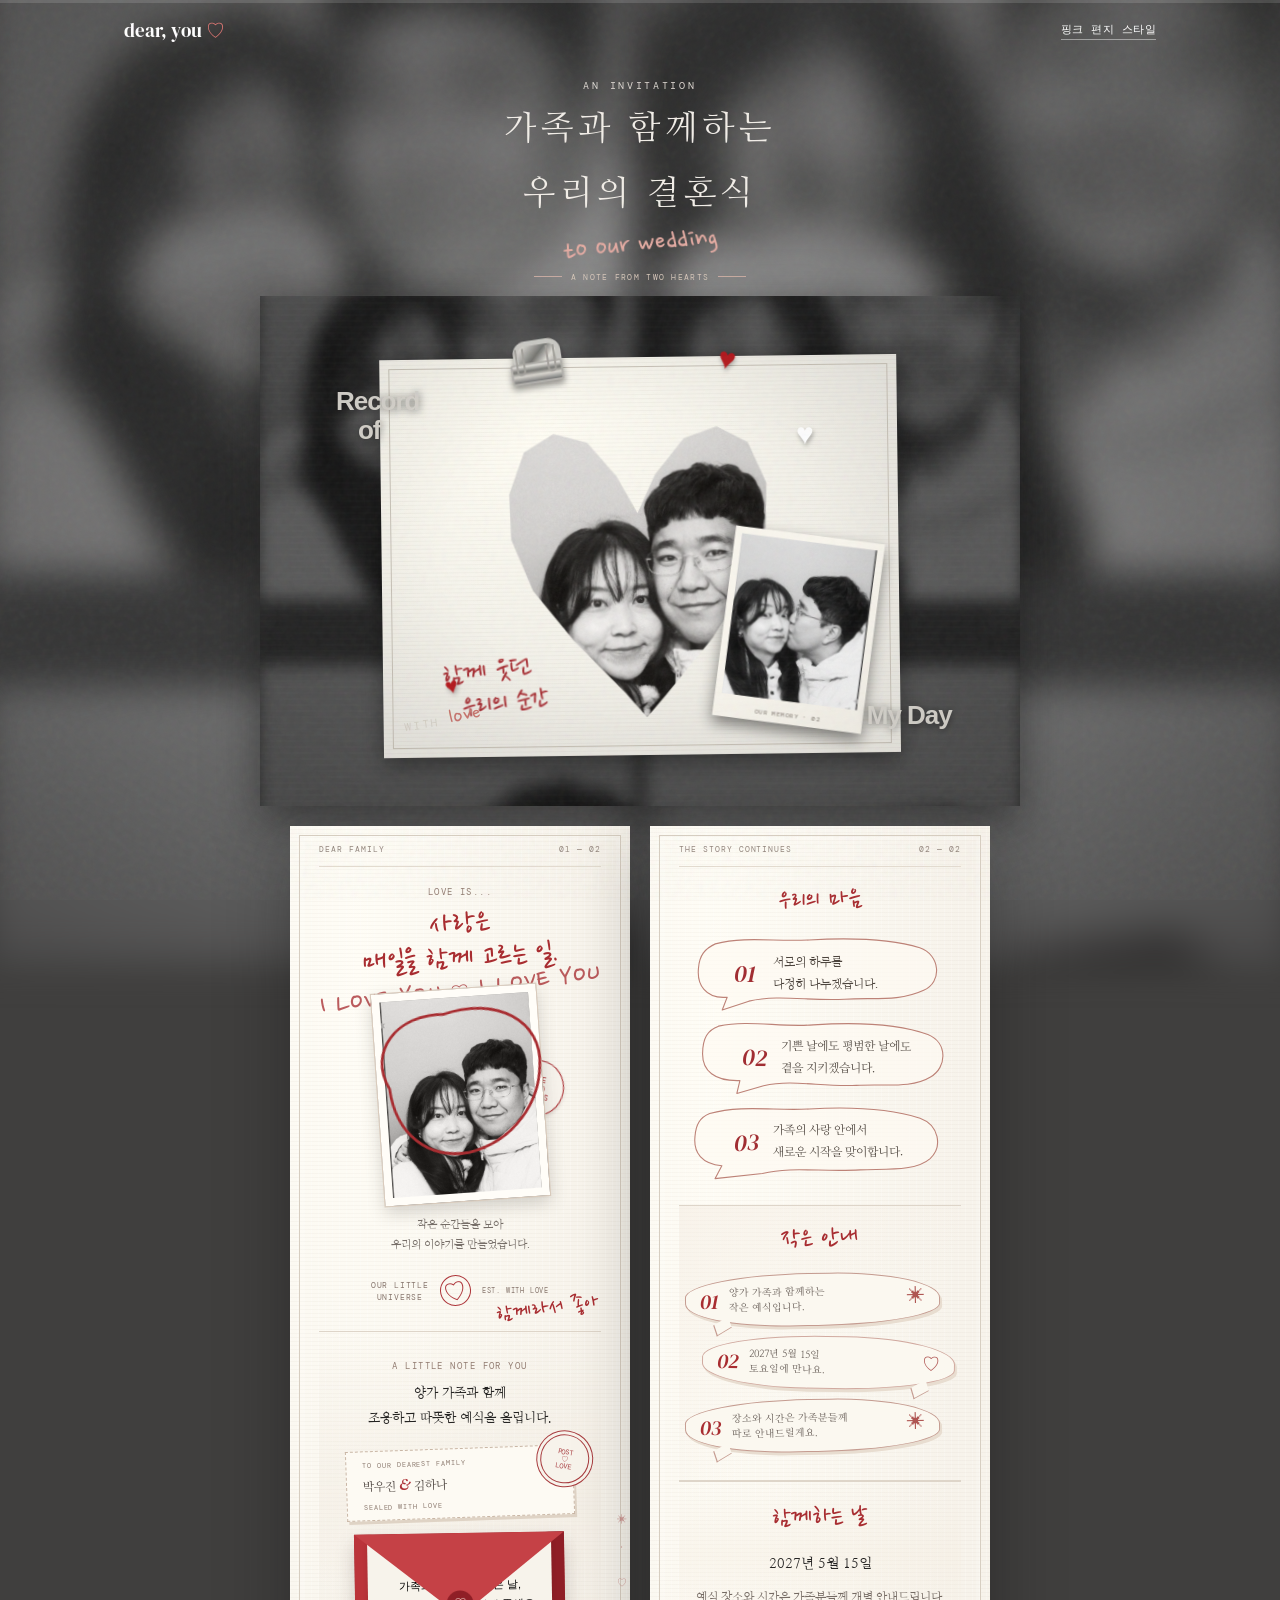
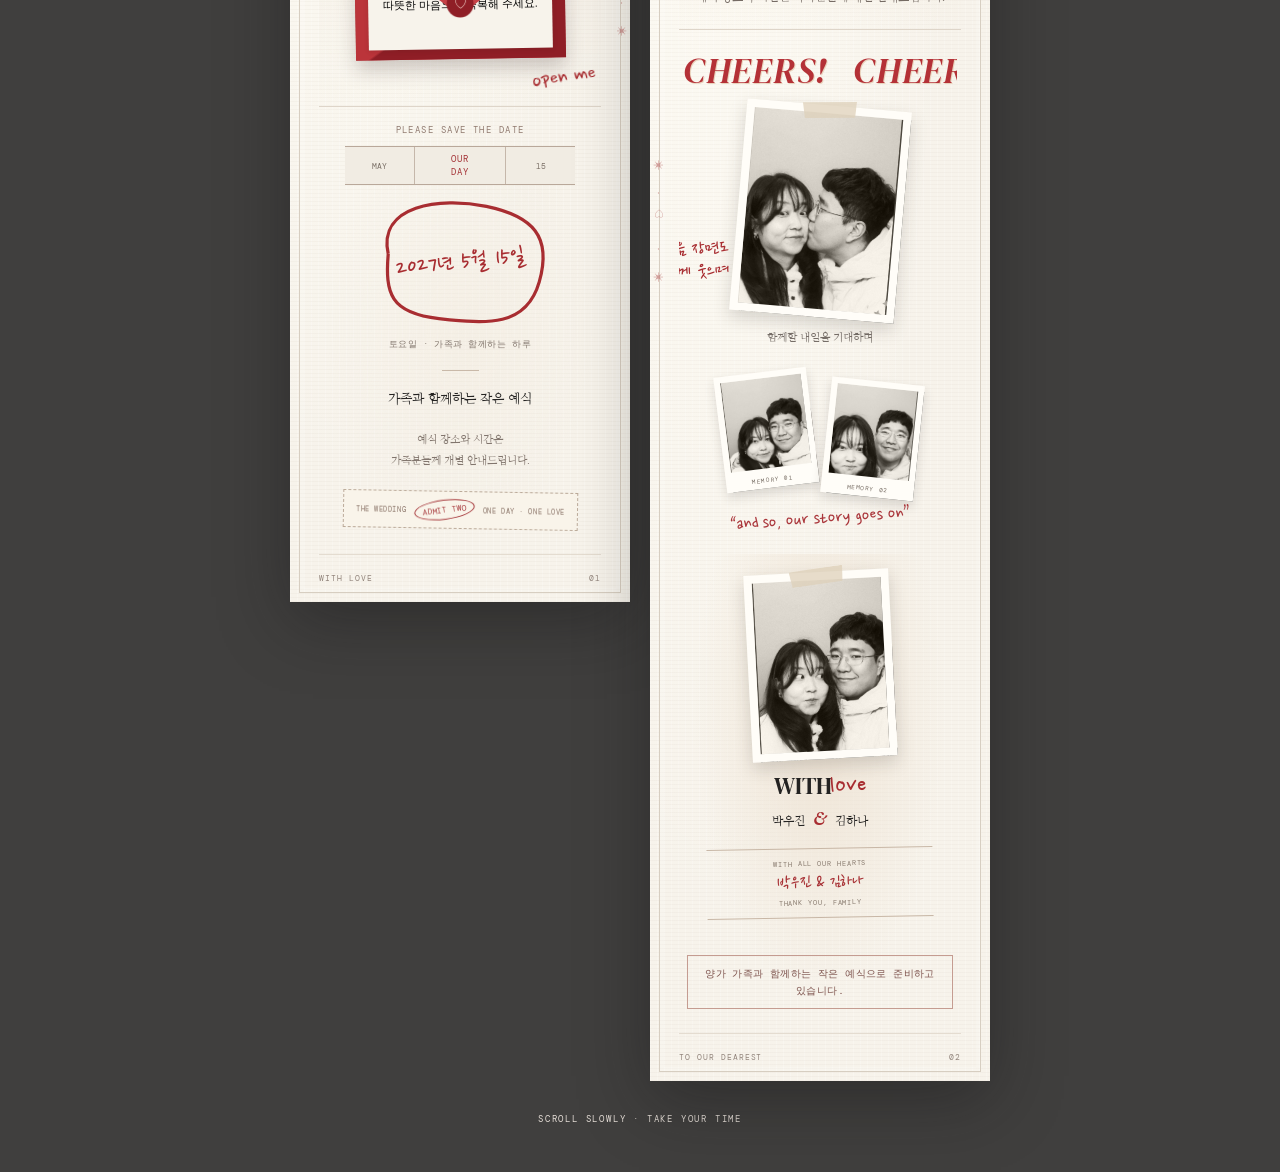
==== commit c2297eb4: "Personalize invitation for family wedding" ====
--- a/editorial.html
+++ b/editorial.html
@@ -4,8 +4,8 @@
   <meta charset="utf-8">
   <meta name="viewport" content="width=device-width, initial-scale=1, viewport-fit=cover">
   <meta name="theme-color" content="#3f3e3d">
-  <meta name="description" content="두 사람의 결혼식에 초대합니다.">
-  <title>Our Wedding — Invitation</title>
+  <meta name="description" content="박우진과 김하나, 가족과 함께하는 작은 결혼식의 기록입니다.">
+  <title>박우진 & 김하나 — 우리의 결혼식</title>
   <link rel="preconnect" href="https://fonts.googleapis.com">
   <link rel="preconnect" href="https://fonts.gstatic.com" crossorigin>
   <link href="https://fonts.googleapis.com/css2?family=DM+Mono:wght@400;500&family=DM+Serif+Display:ital@0;1&family=Nanum+Myeongjo:wght@400;700;800&family=Nanum+Pen+Script&display=swap" rel="stylesheet">
@@ -23,7 +23,7 @@
   <main>
     <div class="masthead">
       <p>AN INVITATION</p>
-      <h1>우리의 결혼식</h1>
+      <h1>가족과 함께하는<br>우리의 결혼식</h1>
       <span class="masthead-script">to our wedding</span>
       <span class="masthead-rule"><i></i> A NOTE FROM TWO HEARTS <i></i></span>
     </div>
@@ -45,7 +45,7 @@
 
     <div class="sheets">
       <article class="sheet sheet-left">
-        <div class="sheet-topline"><span>DEAR FAMILY & FRIENDS</span><span>01 — 02</span></div>
+        <div class="sheet-topline"><span>DEAR FAMILY</span><span>01 — 02</span></div>
         <section class="cover-block reveal">
           <p class="micro-label">LOVE IS...</p>
           <h2 class="cover-script">사랑은<br>매일을 함께 고르는 일.</h2>
@@ -60,10 +60,10 @@
 
         <section class="letter-block reveal">
           <p class="micro-label">A LITTLE NOTE FOR YOU</p>
-          <p class="letter-intro">소중한 분들께<br>마음을 담아 초대장을 보냅니다.</p>
-          <div class="mail-slip"><span>TO OUR DEAREST</span><strong>신랑 이름 <i>&</i> 신부 이름</strong><small>SEALED WITH LOVE</small><b class="postmark">POST<br>♡<br>LOVE</b></div>
+          <p class="letter-intro">양가 가족과 함께<br>조용하고 따뜻한 예식을 올립니다.</p>
+          <div class="mail-slip"><span>TO OUR DEAREST FAMILY</span><strong>박우진 <i>&</i> 김하나</strong><small>SEALED WITH LOVE</small><b class="postmark">POST<br>♡<br>LOVE</b></div>
           <button class="mini-envelope" type="button" aria-expanded="false" aria-label="작은 편지 봉투 열기">
-            <span class="mini-letter">귀한 걸음으로 함께해 주시면<br>오래도록 기억하겠습니다.</span>
+            <span class="mini-letter">가족과 함께하는 작은 날,<br>따뜻한 마음으로 축복해 주세요.</span>
             <span class="mini-flap"></span><span class="mini-seal">♡</span>
           </button>
           <span class="hand-note note-b">open me</span>
@@ -71,12 +71,12 @@
 
         <section class="calendar-block reveal">
           <p class="micro-label">PLEASE SAVE THE DATE</p>
-          <div class="calendar-strip"><span>[월 입력]</span><b>OUR<br>DAY</b><span>[일 입력]</span></div>
-          <div class="date-stamp-wrap"><svg class="date-stamp" viewBox="0 0 190 130" aria-hidden="true"><path d="M28 61C18 16 76 8 119 17s61 28 49 70-48 39-93 34S25 98 28 61Z"/></svg><p class="date-placeholder">예식 날짜</p></div>
-          <p class="date-helper">날짜를 입력해 주세요</p>
+          <div class="calendar-strip"><span>MAY</span><b>OUR<br>DAY</b><span>15</span></div>
+          <div class="date-stamp-wrap"><svg class="date-stamp" viewBox="0 0 190 130" aria-hidden="true"><path d="M28 61C18 16 76 8 119 17s61 28 49 70-48 39-93 34S25 98 28 61Z"/></svg><p class="date-placeholder">2027년 5월 15일</p></div>
+          <p class="date-helper">토요일 · 가족과 함께하는 하루</p>
           <div class="calendar-rule"></div>
-          <p class="venue-placeholder">[예식 장소와 주소를 입력해 주세요]</p>
-          <p class="calendar-note">함께 축하해 주시는 마음,<br>고맙게 간직하겠습니다.</p>
+          <p class="venue-placeholder">가족과 함께하는 작은 예식</p>
+          <p class="calendar-note">예식 장소와 시간은<br>가족분들께 개별 안내드립니다.</p>
           <div class="ceremony-ticket"><span>THE WEDDING</span><b>ADMIT TWO</b><span>ONE DAY · ONE LOVE</span></div>
         </section>
         <div class="sheet-footer"><span>WITH LOVE</span><span>01</span></div>
@@ -88,22 +88,20 @@
           <p class="script-heading">우리의 마음</p>
           <div class="story-note"><span class="story-number">01</span><p>서로의 하루를<br>다정히 나누겠습니다.</p><svg viewBox="0 0 260 80" aria-hidden="true"><path d="M24 10C55 2 84 8 119 6c36-2 80-2 112 8 21 7 23 35 4 43-26 12-51 7-80 9-37 2-66-5-97 2L31 77l5-13C14 66 5 51 7 34c1-12 6-19 17-24Z"/></svg></div>
           <div class="story-note"><span class="story-number">02</span><p>기쁜 날에도 평범한 날에도<br>곁을 지키겠습니다.</p><svg viewBox="0 0 260 80" aria-hidden="true"><path d="M23 9c31-7 62 1 96-2 42-3 85-2 116 9 20 8 20 33 3 43-19 12-47 7-75 9-36 2-64-6-94 1L42 77l3-13C19 65 7 54 7 37 7 21 12 13 23 9Z"/></svg></div>
-          <div class="story-note"><span class="story-number">03</span><p>그 시작을 함께 축복해 주세요.</p><svg viewBox="0 0 260 80" aria-hidden="true"><path d="M22 11c33-9 67-2 101-4 39-2 81 0 112 10 19 7 23 29 10 41-15 13-44 10-71 11-40 2-69-4-99 3L27 77l7-13C14 62 5 51 7 34 8 22 12 15 22 11Z"/></svg></div>
+          <div class="story-note"><span class="story-number">03</span><p>가족의 사랑 안에서<br>새로운 시작을 맞이합니다.</p><svg viewBox="0 0 260 80" aria-hidden="true"><path d="M22 11c33-9 67-2 101-4 39-2 81 0 112 10 19 7 23 29 10 41-15 13-44 10-71 11-40 2-69-4-99 3L27 77l7-13C14 62 5 51 7 34 8 22 12 15 22 11Z"/></svg></div>
         </section>
 
         <section class="guest-notes reveal">
           <p class="script-heading">작은 안내</p>
-          <div class="note-bubble"><b>01</b><span>[주차 안내를 입력해 주세요]</span><i>✳</i></div>
-          <div class="note-bubble bubble-right"><b>02</b><span>[대중교통 안내를 입력해 주세요]</span><i>♡</i></div>
-          <div class="note-bubble"><b>03</b><span>[식사·편의 안내를 입력해 주세요]</span><i>✳</i></div>
-          <p class="bubble-footnote">필요한 안내만 남기고 나머지는 지워도 좋아요.</p>
+          <div class="note-bubble"><b>01</b><span>양가 가족과 함께하는<br>작은 예식입니다.</span><i>✳</i></div>
+          <div class="note-bubble bubble-right"><b>02</b><span>2027년 5월 15일<br>토요일에 만나요.</span><i>♡</i></div>
+          <div class="note-bubble"><b>03</b><span>장소와 시간은 가족분들께<br>따로 안내드릴게요.</span><i>✳</i></div>
         </section>
 
         <section class="details-block reveal">
           <p class="script-heading">함께하는 날</p>
-          <p class="detail-date">[날짜와 시간 입력]</p>
-          <p class="detail-place">[예식장 이름]<br>[주소 입력]</p>
-          <div class="detail-actions"><a class="outline-button map-link" href="#" target="_blank" rel="noreferrer" aria-disabled="true">지도 보기</a><button class="outline-button copy-address" type="button" disabled>주소 복사</button></div>
+          <p class="detail-date">2027년 5월 15일</p>
+          <p class="detail-place">예식 장소와 시간은 가족분들께 개별 안내드립니다.</p>
         </section>
 
         <section class="cheers-block reveal">
@@ -117,10 +115,9 @@
         <section class="portrait-block reveal">
           <button class="photo-tile portrait-photo photo-crop crop-2" type="button" data-photo="2" aria-label="사진 크게 보기"><span class="photo-tape"></span></button>
           <p class="with-love">WITH <em>love</em></p>
-          <p class="names">신랑 이름 <i>&</i> 신부 이름</p>
-          <div class="contact-card"><span>WITH ALL OUR HEARTS</span><i>신랑 이름 <b>&</b> 신부 이름</i><span>THANK YOU FOR BEING HERE</span></div>
-          <button class="reply-button" type="button" id="rsvp-open">참석 여부 회신하기 <span>♡</span></button>
-          <p class="demo-note">미리보기 회신이며 실제로 전송되지 않습니다.</p>
+          <p class="names">박우진 <i>&</i> 김하나</p>
+          <div class="contact-card"><span>WITH ALL OUR HEARTS</span><i>박우진 <b>&</b> 김하나</i><span>THANK YOU, FAMILY</span></div>
+          <p class="family-only-note">양가 가족과 함께하는 작은 예식으로 준비하고 있습니다.</p>
         </section>
         <div class="sheet-footer"><span>TO OUR DEAREST</span><span>02</span></div>
       </article>
@@ -129,9 +126,6 @@
     <p class="bottom-note">SCROLL SLOWLY · TAKE YOUR TIME</p>
   </main>
 
-  <dialog class="rsvp-dialog" aria-labelledby="rsvp-title">
-    <form method="dialog" class="dialog-paper"><button class="dialog-close" aria-label="닫기">×</button><p class="micro-label">A LITTLE REPLY</p><h2 id="rsvp-title">참석 여부를 알려주세요</h2><label>성함<input name="guest" autocomplete="name" placeholder="이름을 입력해 주세요"></label><fieldset><legend>참석 여부</legend><label class="radio-label"><input type="radio" name="attending" value="참석" checked> 참석할게요</label><label class="radio-label"><input type="radio" name="attending" value="불참"> 마음만 함께할게요</label></fieldset><label>전하고 싶은 말<textarea name="note" rows="3" placeholder="축하 인사를 남겨주세요 (선택)"></textarea></label><button class="reply-button submit-button" value="submit">미리보기 회신 확인</button><p class="demo-note">작성한 내용은 저장되거나 전송되지 않습니다.</p></form>
-  </dialog>
   <dialog class="lightbox" aria-label="사진 크게 보기"><button class="lightbox-close" aria-label="사진 닫기">×</button><div class="lightbox-photo photo-crop" aria-hidden="true"></div><p class="lightbox-caption"></p></dialog>
   <div class="toast" role="status" aria-live="polite"></div>
   <script src="editorial.js"></script>
--- a/editorial.css
+++ b/editorial.css
@@ -52,6 +52,7 @@
 .note-bubble b{color:#a82d31;font:italic 21px var(--display)}.note-bubble span{font-size:10px;color:#5e544e;line-height:1.5}.note-bubble i{margin-left:auto;color:#af5552;font:18px var(--script)}
 .note-bubble.bubble-right{margin-right:0;margin-left:17px;transform:rotate(1deg);border-color:#d1aaa0}
 .note-bubble.bubble-right:after{left:auto;right:27px}
+.family-only-note{display:inline-block;margin:20px auto 0;padding:9px 13px;border:1px solid #c59c91;color:#7c514b;font:10px/1.7 var(--mono);letter-spacing:.04em}
 .bubble-footnote{text-align:center;color:#8c7b71;font:8px var(--mono);margin:15px 0 0}
 .details-block{padding-top:27px;padding-bottom:29px;background:linear-gradient(180deg,transparent,#f4ecdf55,transparent)}
 .cheers-block{padding-top:31px;padding-bottom:41px}
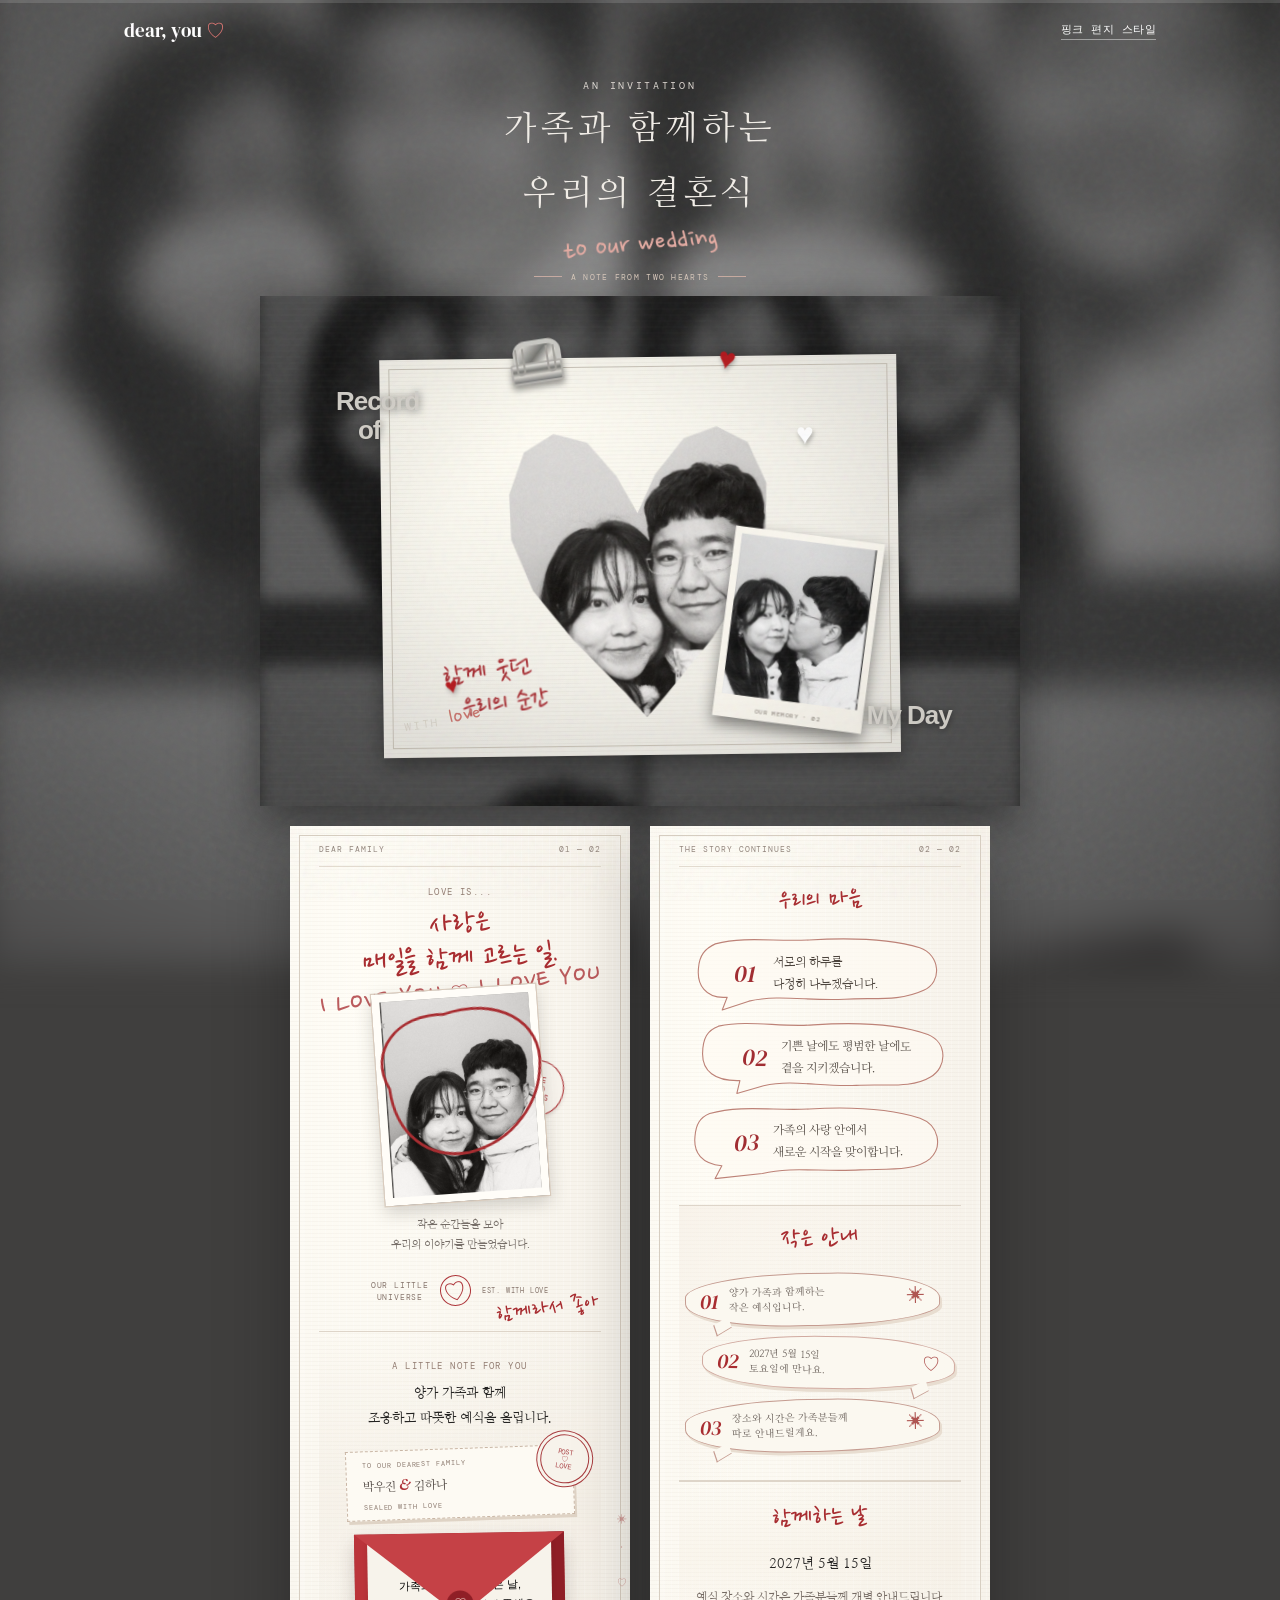
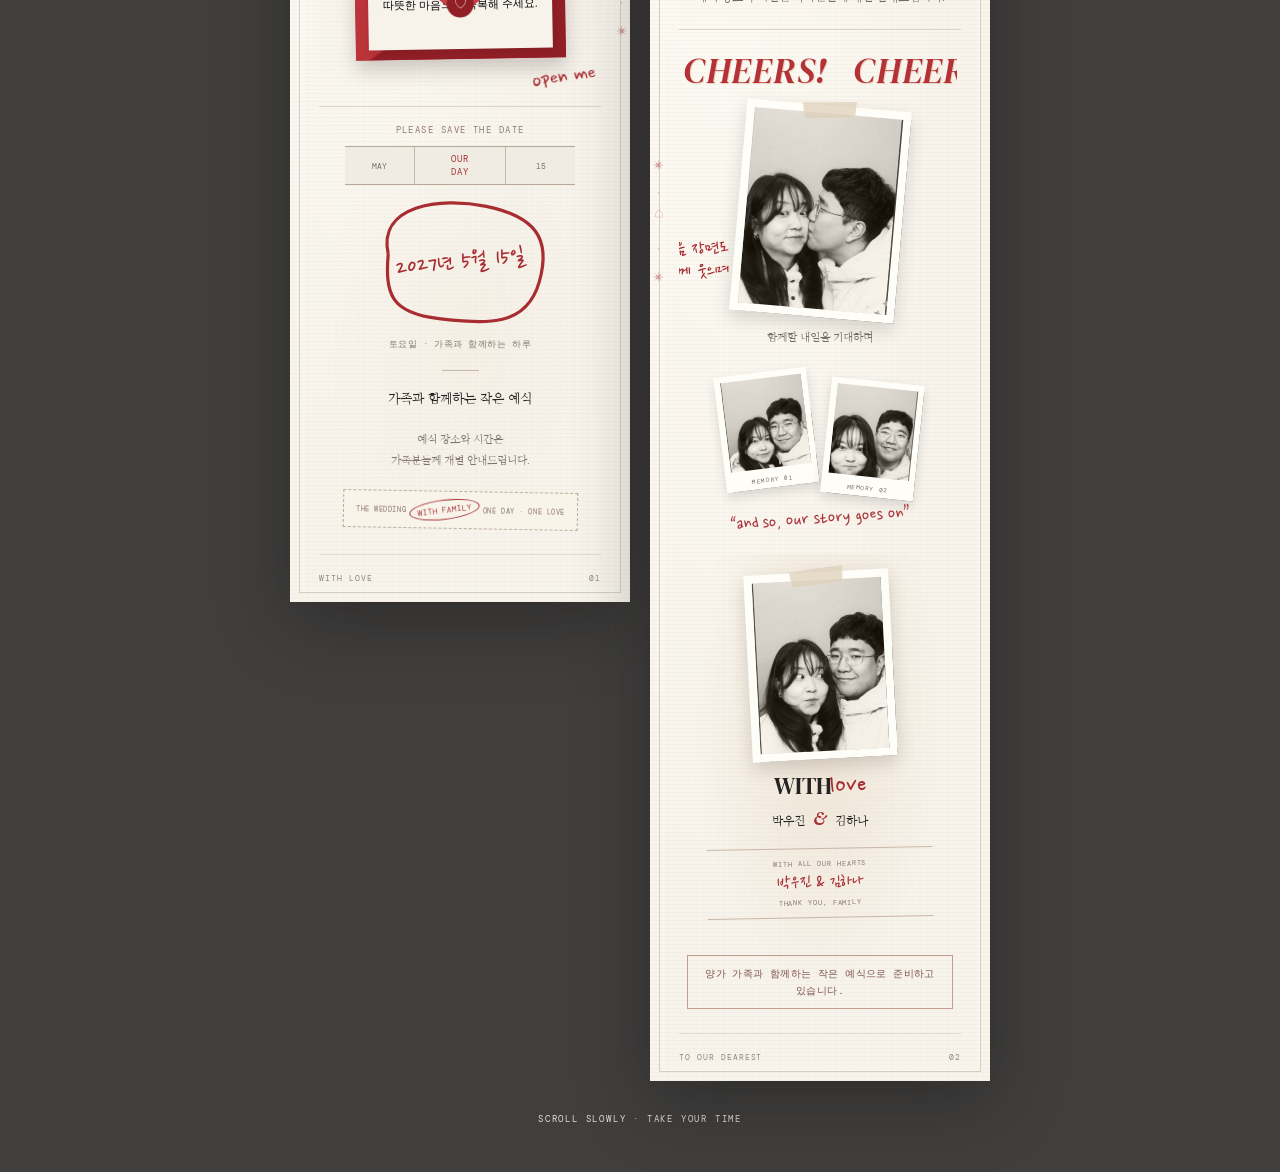
==== commit 7964ddc3: "Clarify family ceremony invitation copy" ====
--- a/editorial.html
+++ b/editorial.html
@@ -9,7 +9,7 @@
   <link rel="preconnect" href="https://fonts.googleapis.com">
   <link rel="preconnect" href="https://fonts.gstatic.com" crossorigin>
   <link href="https://fonts.googleapis.com/css2?family=DM+Mono:wght@400;500&family=DM+Serif+Display:ital@0;1&family=Nanum+Myeongjo:wght@400;700;800&family=Nanum+Pen+Script&display=swap" rel="stylesheet">
-  <link rel="stylesheet" href="editorial.css">
+  <link rel="stylesheet" href="editorial.css?v=c2297eb">
 </head>
 <body class="editorial-page">
   <div class="backdrop" aria-hidden="true"></div>
@@ -77,7 +77,7 @@
           <div class="calendar-rule"></div>
           <p class="venue-placeholder">가족과 함께하는 작은 예식</p>
           <p class="calendar-note">예식 장소와 시간은<br>가족분들께 개별 안내드립니다.</p>
-          <div class="ceremony-ticket"><span>THE WEDDING</span><b>ADMIT TWO</b><span>ONE DAY · ONE LOVE</span></div>
+          <div class="ceremony-ticket"><span>THE WEDDING</span><b>WITH FAMILY</b><span>ONE DAY · ONE LOVE</span></div>
         </section>
         <div class="sheet-footer"><span>WITH LOVE</span><span>01</span></div>
       </article>
@@ -128,6 +128,6 @@
 
   <dialog class="lightbox" aria-label="사진 크게 보기"><button class="lightbox-close" aria-label="사진 닫기">×</button><div class="lightbox-photo photo-crop" aria-hidden="true"></div><p class="lightbox-caption"></p></dialog>
   <div class="toast" role="status" aria-live="polite"></div>
-  <script src="editorial.js"></script>
+  <script src="editorial.js?v=c2297eb"></script>
 </body>
 </html>
